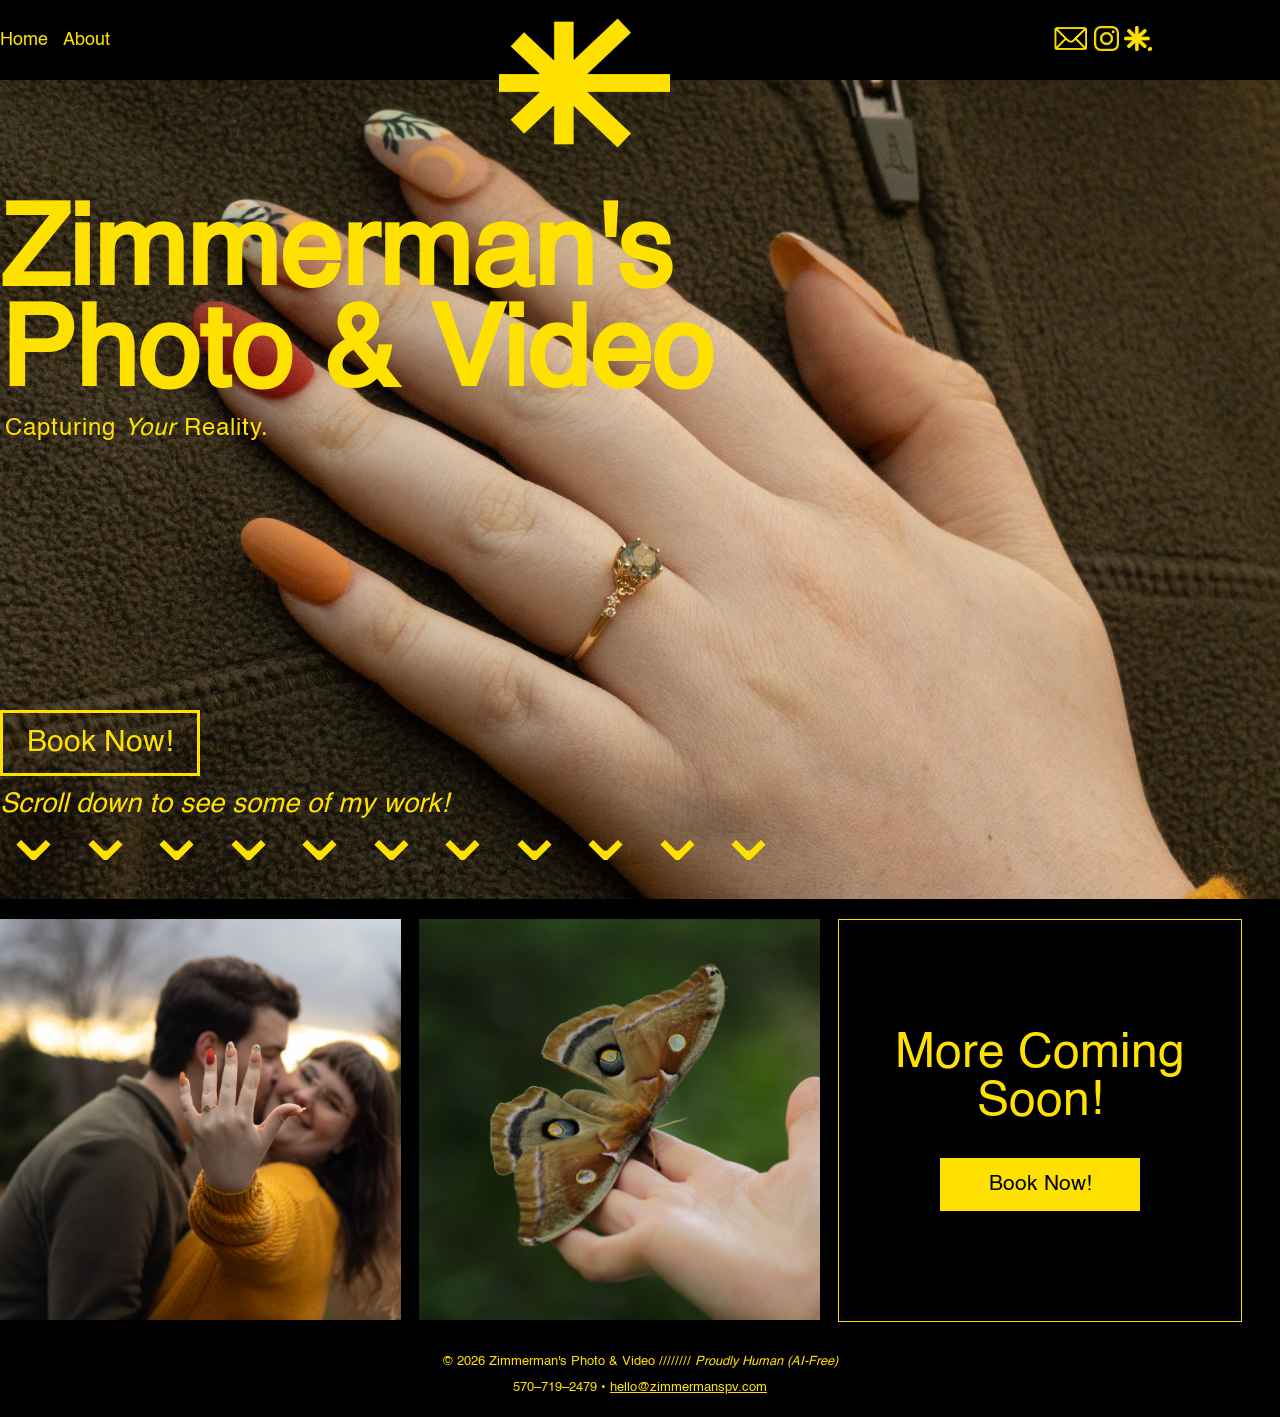
==== index.html @ 2c4aede8 "Added Phone to Footer" ====
<!DOCTYPE html>
<html lang="en">
    <head>
        <meta charset="UTF-8" />
        <title>Zimmerman's Photo + Video</title>
        <link rel="stylesheet" href="styles.css" />
        <meta name="viewport" content="width=device-width, initial-scale=1.0">
        
        <script src="script.js"></script>

        <script>

            // Source - https://stackoverflow.com/a/67286780
            // Posted by connexo, modified by community. See post 'Timeline' for change history
            // Retrieved 2026-09-23, License - CC BY-SA 4.0
//
//            var r = document.querySelector(':root');
//            var rs = getComputedStyle(r);
//
//            if (window.projectNamespace.colors.state) {
//                r.style.setProperty('--primary-bg-color', 'black');
//                r.style.setProperty('--primary-color', '#ffe100');
//                document.getElementById("email").src="socials/mail.png";
//                document.getElementById("insta").src="socials/insta.png";
//                document.getElementById("personal").src="socials/website-logo.png";
//                document.getElementById("logo").src="logo.png";
//
//                // Source - https://stackoverflow.com/a/1358815
//                  Posted by Gregoire, modified by community. See post 'Timeline' for change history
//                  Retrieved 2026-09-23, License - CC BY-SA 4.0

//                document.getElementById("light-dark").textContent="Light Mode";
//                } else {
//                r.style.setProperty('--primary-bg-color', '#ffe100');
//                r.style.setProperty('--primary-color', 'black');
//                document.getElementById("email").src="socials/mail-b.png";
//                document.getElementById("insta").src="socials/insta-b.png";
//                document.getElementById("personal").src="socials/website-logo-b.png";
//                document.getElementById("logo").src="logo-b.png";
//                document.getElementById("light-dark").textContent="Dark Mode";
//            }

        </script>

    </head>
    <body oncontextmenu="return false;">
        
        
        <header style="height: 100%;">
            
            <nav>
                <a href="index.html">Home</a>
                <a href="about.html">About</a>
                
                <a class="header-logo" href="index.html">
                    <img class="logo" id="logo" src="logo.png">
                </a>
                
                <div class="nav-socials">
                    <a href="mailto:hello@zimmermanspv.com" target="_blank">
                        <img id="email" src="socials/mail.png" height="25" style="transform: scale(1.3); padding-right:5px;">
                    </a>

                    <a href="https://instagram.com/zimmermans.pv/" target="_blank">
                        <img id="insta" src="socials/insta.png" height="25">
                    </a>
                
                
                    <a href="https://jacobz.xyz/" target="_blank">
                        <img id="personal" src="socials/website-logo.png" height="25px">
                    </a>
                </div>
            </nav>
        
            <div class="masthead-main">
                <div class="masthead-title-desc">
                    <h1 class="masthead-title">Zimmerman's<br>Photo &amp; Video</h1>
                    <h2 class="masthead-tagline">Capturing <em>Your</em> Reality.</h2>
                    <form type="submit" action="mailto:hello@zimmermanspv.com" style="opacity:1 !important;">
                        <input class="masthead-button" type="submit" value="Book Now!" />
                    </form>
                    <h2 class="masthead-desc-scroll">Scroll down to see some of my work&#33;</h2>
                    <a class="masthead-scroll" href="#content-start">⌄⌄⌄⌄⌄⌄⌄⌄⌄⌄⌄</a>
            
            
            
                </div>
            </div>
            
        </header>
        
        <div id="content-start" class="pages">
            <div class="page">
                <div class="pages-page-hover">
                    <a href="ethan-savanah.html">
                        <img class="img" src="images/_MG_8278.JPEG">
                    </a>
                    <a href="ethan-savanah.html">
                        <h1 class="img-hover">Ethan &amp; Savanah's Engagement</h1>
                        <h2 class="img-hover">2025</h2>
                    </a>
                </div>
            </div>
            <div class="page">
                <div class="pages-page-hover">
                    <a href="fun.html">
                        <img class="img" src="images/IMG_0894.JPEG">
                    </a>
                    <a class="pages-page-hover-a" href="fun.html">
                        <h1 class="img-hover">Just For Fun</h1>
                        <h2 class="img-hover">Check them out!</h2>
                    </a>
                </div>
            </div>
            <div class="page page-end">
                <h1 class="img-hover" style="opacity:1 !important;">More Coming Soon!</h1>
                <form type="submit" action="mailto:hello@zimmermanspv.com" style="opacity:1 !important;">
                    <input class="button" type="submit" value="Book Now!" />
                </form>
            </div>
            
        
        
        
        </div>
        
        <footer>
            <p>© 2026 Zimmerman's Photo &amp; Video //////// <em>Proudly Human (AI-Free)</em>
                <!--\\\\\\\\\\\\\ <a id="light-dark" onclick="myFunction_set()">Light Mode</a>-->
            </p>
            <p>570–719–2479 • <a href="mailto:hello@zimmermanspv.com">hello@zimmermanspv.com</a></p>
        </footer>
    
    
    
    
    
    
    

    </body>
</html>
---- styles.css ----
@font-face {
    font-family: "Helvetica";
    src: 
        url("fonts/Helvetica.woff") format("woff"),
        url("fonts/Helvetica-Bold.woff") format("woff"),
        url("fonts/Helvetica-BoldOblique.woff") format("woff"),
        url("fonts/helvetica-compressed-5871d14b6903a") format("woff"),
        url("fonts/helvetica-light-587ebe5a59211") format("woff"),
        url("fonts/Helvetica-Oblique") format("woff"),
        url("helvetica-rounded-bold-5871d05ead8de") format("woff");
    font-weight: normal;
    font-style: normal;
    font-display: swap;
}

:root {
    --primary-bg-color: black;
    --primary-color: #ffe100;
    --const-primary-bg-color: black;
    --const-primary-color: #ffe100;
}

html, body {
    font-family: "helvetica";
    background-color: var(--primary-bg-color);
    width: 100%;
    margin: 0;
    scroll-behavior: smooth;
}

body {
    transition: opacity 1.5s ease-in-out;
    opacity: 0;
}

body.loaded {
    opacity: 1;
}

header {
    width: 100%;
    justify-items: center;
}

nav {
    width: 90vw;
    align-items: center;
    gap: 15px;
    height: 80px;
    display: flex;
    font-weight: 100;
}

nav a {
    text-decoration: none;
}

.nav-socials {
    display: inline-block;
}

.masthead-main {
    height: 91vh;
    width: 100%;
    background-image: url(images/2.jpg);
    background-size: cover;
    align-content: center;
    background-position-y: 55%;
    justify-items: center;
}

.masthead {
    height: 50vh;
    width: 100%;
    background-size: cover;
    align-content: center;
    background-position-y: 55%;
    background-position-x: center;
}

.masthead h1, .masthead h2, .masthead h3 {
    justify-self: center;
}


.masthead-desc {
    font-family: "helvetica";
    color: var(--primary-color);
    font-weight: 300;
    font-size: 1.7em;
    font-style: oblique;
    margin: 0;
    padding-top: 15px;
}

.masthead-desc-scroll {
    font-family: "helvetica";
    color: var(--primary-color);
    font-weight: 300;
    font-size: 1.7em;
    font-style: oblique;
    margin: 0;
    padding-top: 15px;
}

.masthead-desc-sub {
    font-family: "helvetica";
    color: var(--primary-color);
    margin-top: 5px;
    font-weight: 100;
}

.masthead-scroll {
    font-family: "helvetica";
    font-weight: 100;
    letter-spacing: 4.5px;
    font-size: 5em;
    line-height: 0.5;
    text-decoration: none;
}


.masthead-title {
    font-family: "helvetica";
    color: var(--const-primary-color);
    font-size: 7em;
    margin-top: 10vh;
    margin-bottom: 0;
    line-height: .9em;
    /*
    text-shadow:
        -2px -2px 0 black,
        2px -2px 0 black,
        -2px 2px 0 black,
        2px 2px 0 black;
        */
}

.masthead-tagline {
    color: var(--const-primary-color);
    font-weight: 100;
    letter-spacing: 1px;
    margin: 0;
    padding-top: 10px;
    padding-left: 5px;
}

.masthead-desc-sub a {
    padding-left: 0;
}

header a {
    font-family: "helvetica";
    color: var(--primary-color);
    font-size: 1.1em;
}


.header-social-hover {
    padding-left: 10px;
    position: relative;
    display: inline-block;
}

.header-social-hover img {
    position: absolute;
    margin-top: -21px;
}

.header-social-hover .img-hover {
    opacity: 0;
    transition: opacity 0.3s ease-in-out;
}

.header-social-hover:hover .img-hover {
    opacity: 1;
}

.pages-page-hover {
    position:relative;
    width: 100%;
    height: 100%;
}

.pages-page-hover a {
    position: absolute;
    height: 97%;
    align-content:flex-end;
    width: 100%;
}

.pages-page-hover .img {
    opacity: 1;
}

.pages-page-hover .img-hover {
    margin: 0;
    opacity: 0;
}

.pages-page-hover:hover .img {
    opacity: .5;
    border: 1px solid var(--primary-color);
}

.pages-page-hover:hover .img-hover {
    opacity: 1;
}





.header-logo {
    margin-left: auto;
    margin-right: auto;
    text-align: center;
    margin-top: 89px;
}

.pages {
    width: 97%;
    justify-self: center;
    margin-top: 20px;
    display: flex;
    flex-wrap: wrap;
    gap: 18px;
}

.page {
    flex: 1;
    min-width: 0;
    flex-basis: calc((100% / 3) - (18px * 3 / 4)); 
    aspect-ratio: 1 / 1;
}



.page a {
    text-decoration: none;
}

.page h1 {
    color: var(--primary-color);
    font-weight: 100;
    font-size: 3em;
    line-height: 1em;
}

.page h2 {
    color: var(--primary-color);
    font-weight: 100;
    font-style: oblique;
    font-size: 1em;
    padding-top: 10px;
}

.page img {
    margin: 0;
    width: 100%;
    aspect-ratio: 1 / 1;
    object-fit: cover;
}

.page-end {
    border: solid 1px var(--primary-color);
    color: var(--primary-color);
    align-content: center;
    text-align: center;
}

.page-end h1 {
    padding: 0;
    margin-top: 0;
}

.button {
    width: 200px;
    padding: 15px;
    font-family: "helvetica";
    font-size: 1.3em;
    font-weight: 100;
    background-color: var(--primary-color);
    color: var(--primary-bg-color);
    border: 1px solid var(--primary-color);
}

.button:hover {
    cursor: pointer;
}

.masthead-button {
    width: 200px;
    padding: 15px;
    font-family: "helvetica";
    font-size: 1.9em;
    font-weight: 100;
    /*font-style: oblique;*/
    background: none;
    color: var(--const-primary-color);
    border: 3px solid var(--const-primary-color);
    margin-top: 21%;
}

.masthead-button:hover {
    cursor: pointer;
}


.pictures {
    width: 97%;
    justify-self: center;
    margin-top: 20px;
    display: flex;
    flex-wrap: wrap;
    gap: 18px;
}

.pictures div {
    flex-basis: calc((100% / 3) - (18px * 3 / 4));
    min-width: 0;
}

.pictures div img {
    width: 100%;
    height: auto;
}

.logo {
    height: 130px;
}


footer {
    display: table;
    text-align: center;
    margin-left: auto;
    margin-right: auto;
    color: var(--primary-color);
    font-size: .8em;
    margin-top: 20px;
    margin-bottom: 10px;
}

footer a {
    color: ffe100;
    text-decoration: underline;
}

footer a:any-link {
    color: var(--primary-color);
}

.about-body {
    margin-top: 20px;
    color: var(--primary-color);
    width: 90%;
    justify-self: center;
    display: flex;
    gap: 50px;
    flex-wrap: wrap;
}

.about-body-module {
    flex: 1;
}

.about-body-module-text {
    max-width: 550px;
}

.about-body-module img {
    width: 100%;
    border: solid 2px var(--primary-color);
    min-width: 350px;
}

.about-body h1 {
    margin-top: 20px;
}

.about-body p {
    line-height: 1.3em;
}

.pages-page-hover a {
    text-align: center;
    align-content: center;
}


@media only screen and (max-width: 768px) {
    
    html, body {
        font-family: "helvetica";
        background-color: var(--primary-bg-color);
        width: 100vw;
        margin: 0;
        padding: 0;
        overscroll-behavior: none;
    }
    
    
    
    
    .masthead-main {
        height: 49vh;
        width: 100%;
        background-image: url(images/masthead.png);
        background-size: cover;
        background-position-y: 90%;
    }
    
    .masthead-title {
        font-size: 3em;
        margin-left: 30px;
    }
    
    .masthead-tagline {
        margin-left: 25px;
        font-size: 1.3em;
    }

    .masthead-desc {
        font-size: 1em;
        margin-left: 30px;
    }
    
    .masthead-desc-scroll {
        display: none;
    }
    
    .masthead-desc-sub {
        font-size: .8em;
        margin-left: 30px;
    }
    
    
    
    .page h1 {
        color: var(--primary-color);
        font-weight: 100;
        font-size: 1em;
        padding: 0;
        text-align: center;
    }

    .page h2 {
        color: var(--primary-color);
        font-weight: 100;
        font-style: oblique;
        font-size: .8em;
        padding: 0;
        justify-self: center;
    }
    
    .masthead-scroll {
        display: none;
    }
    
    .logo {
        height: 70px;
    }
    
    .nav-socials a img {
        height: 20px;
    }

    .header-logo {
        text-align: center;
        margin-top: 85px;
    }
    
    nav {
        width: 90%;
        margin-left: 5%;
        margin-right: 2%;
        height: 80px;
        font-weight: 100;
    }
    
    header {
        width: 100%;
    }
    
    .page-end {
        justify-items: center;
        align-content: center;
    }

    .button {
        width: 100px;
        padding: 10px;
        font-family: "helvetica";
        font-size: 1em;
        font-weight: 100;
        background-color: var(--primary-color);
        color: var(--primary-bg-color);
    }
    
    .masthead-button {
        margin-left: 30px;
    }
    
    footer {
        margin-top: 5px;
        margin-bottom: 0;
    }
    
    .masthead-desc-sub a {
        padding-left: 0;
    }
    
    .about-body-module-text {
        max-width: 2000px;
    }
    
}
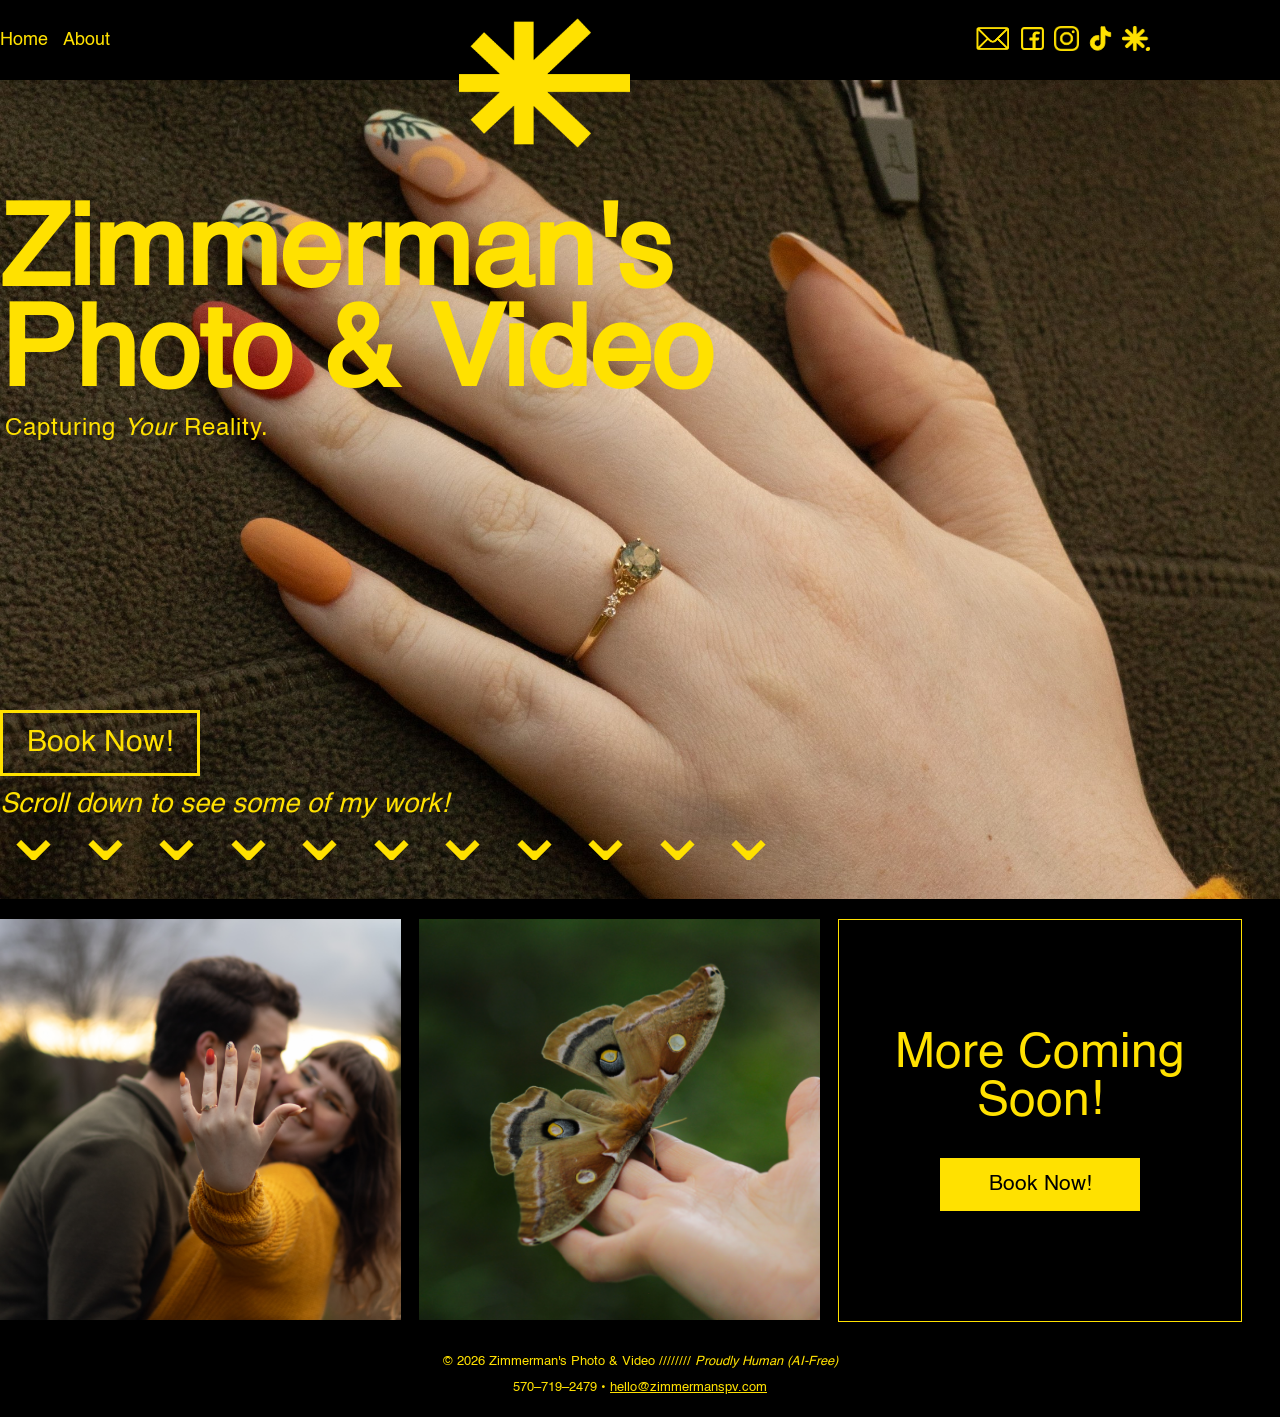
==== commit 8d80d32e: "added more socials" ====
--- a/index.html
+++ b/index.html
@@ -2,8 +2,9 @@
 <html lang="en">
     <head>
         <meta charset="UTF-8" />
-        <title>Zimmerman's Photo + Video</title>
+        <title>Zimmerman's Photo &amp; Video</title>
         <link rel="stylesheet" href="styles.css" />
+        <link rel="icon" type="image/x-icon" href="favicon.ico">
         <meta name="viewport" content="width=device-width, initial-scale=1.0">
         
         <script src="script.js"></script>
@@ -58,16 +59,24 @@
                 
                 <div class="nav-socials">
                     <a href="mailto:hello@zimmermanspv.com" target="_blank">
-                        <img id="email" src="socials/mail.png" height="25" style="transform: scale(1.3); padding-right:5px;">
+                        <img src="socials/mail.png" height="25" style="transform: scale(1.3); padding-right:5px;">
+                    </a>
+
+
+                    <a href="https://www.facebook.com/zimmermans.pv" target="_blank">
+                        <img src="socials/facebook.svg" height="25">
                     </a>
 
                     <a href="https://instagram.com/zimmermans.pv/" target="_blank">
-                        <img id="insta" src="socials/insta.png" height="25">
+                        <img src="socials/insta.png" height="25">
                     </a>
                 
+                    <a href="https://tiktok.com/@zimmermans.pv" target="_blank">
+                        <img src="socials/tiktok.svg" height="25px">
+                    </a>
                 
                     <a href="https://jacobz.xyz/" target="_blank">
-                        <img id="personal" src="socials/website-logo.png" height="25px">
+                        <img src="socials/website-logo.png" height="25px">
                     </a>
                 </div>
             </nav>
--- a/styles.css
+++ b/styles.css
@@ -59,6 +59,10 @@
     display: inline-block;
 }
 
+.nav-socials a {
+    padding:2px;
+}
+
 .masthead-main {
     height: 91vh;
     width: 100%;
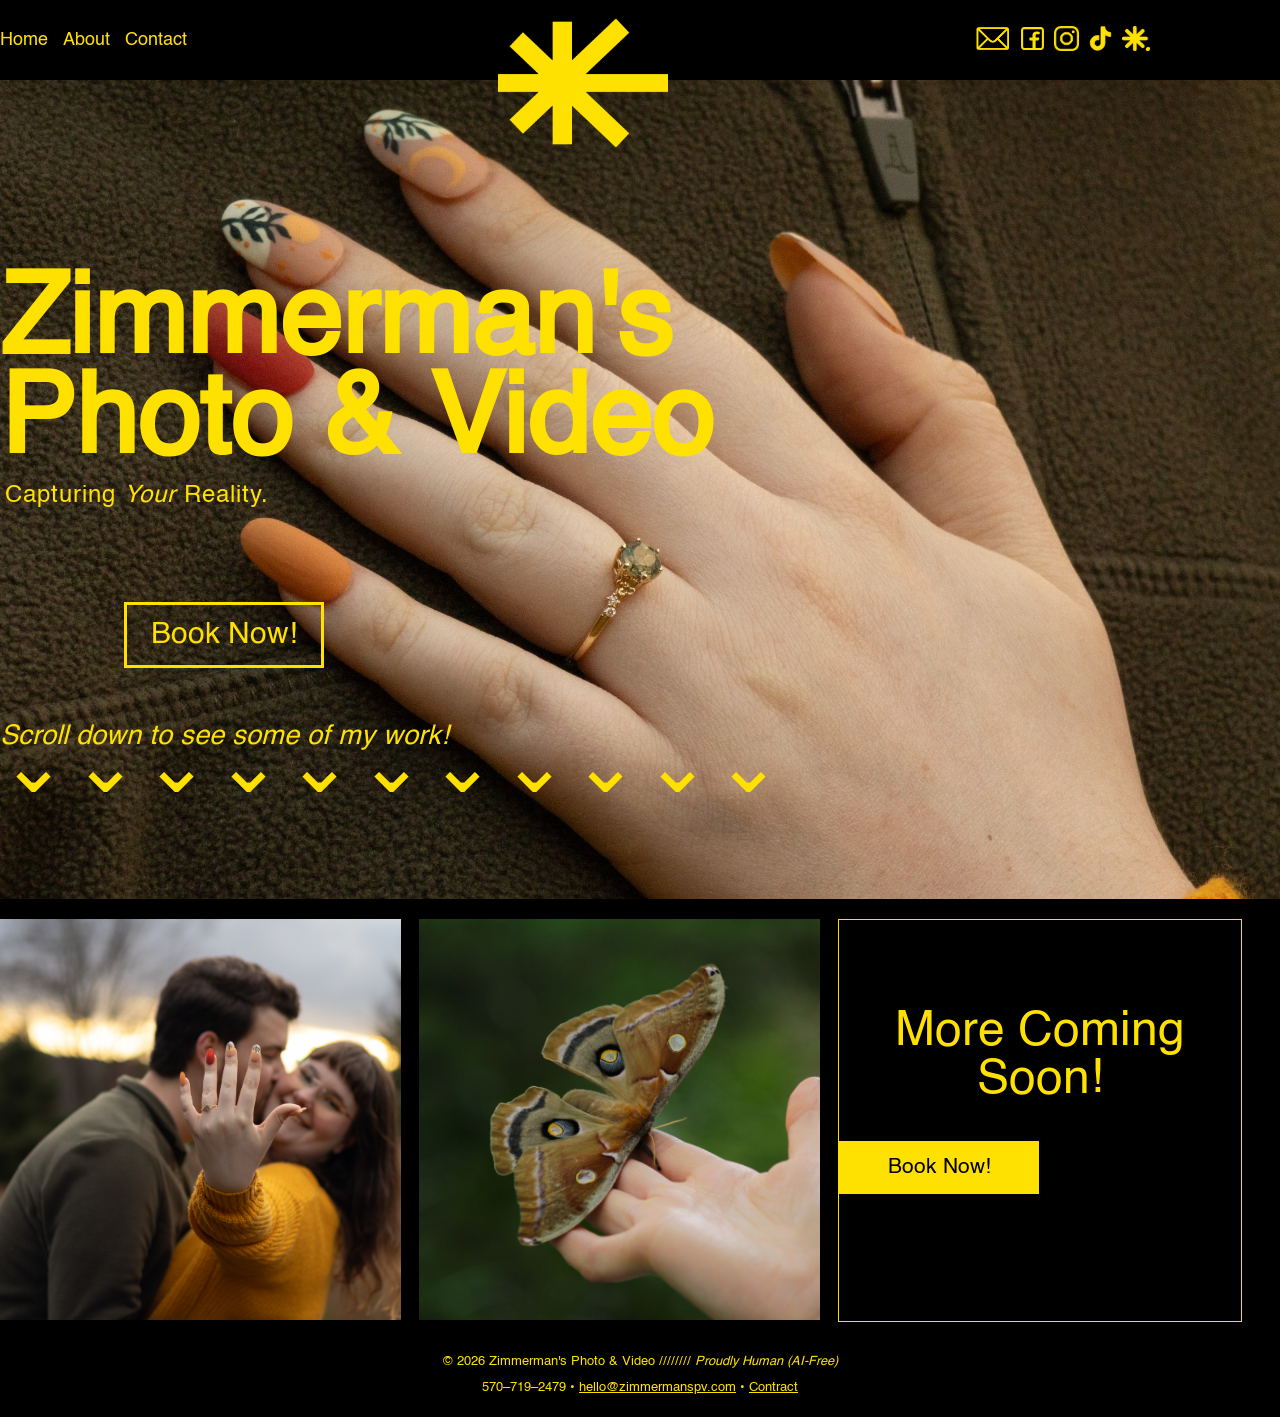
==== commit 581c1824: "added contract" ====
--- a/index.html
+++ b/index.html
@@ -52,6 +52,7 @@
             <nav>
                 <a href="index.html">Home</a>
                 <a href="about.html">About</a>
+                <a href="contact.html">Contact</a>
                 
                 <a class="header-logo" href="index.html">
                     <img class="logo" id="logo" src="logo.png">
@@ -110,6 +111,19 @@
                     </a>
                 </div>
             </div>
+            <!--
+            <div class="page">
+                <div class="pages-page-hover">
+                    <a href="darian-maternity.html">
+                        <img class="img" src="images/_MG_8278.JPEG">
+                    </a>
+                    <a href="ethan-savanah.html">
+                        <h1 class="img-hover">Darian's Maternity</h1>
+                        <h2 class="img-hover">2026</h2>
+                    </a>
+                </div>
+            </div>
+            -->
             <div class="page">
                 <div class="pages-page-hover">
                     <a href="fun.html">
@@ -137,7 +151,7 @@
             <p>© 2026 Zimmerman's Photo &amp; Video //////// <em>Proudly Human (AI-Free)</em>
                 <!--\\\\\\\\\\\\\ <a id="light-dark" onclick="myFunction_set()">Light Mode</a>-->
             </p>
-            <p>570–719–2479 • <a href="mailto:hello@zimmermanspv.com">hello@zimmermanspv.com</a></p>
+            <p>570–719–2479 • <a href="mailto:hello@zimmermanspv.com">hello@zimmermanspv.com</a> • <a href="contract.pdf" target="_blank">Contract</a></p>
         </footer>
     
     
--- a/styles.css
+++ b/styles.css
@@ -392,6 +392,42 @@
     align-content: center;
 }
 
+form {
+    color: #ffe100;
+    justify-self: center;
+    text-align: center;
+    margin-bottom: 30px;
+    width:35%;
+}
+
+form input {
+    margin-bottom: 10px;
+    margin-top: 5px;
+    width: 100%;
+}
+
+form textarea {
+    margin-top: 5px;
+    margin-bottom: 10px;
+}
+
+form button {
+    width: 100px;
+    padding: 5px;
+    font-family: "helvetica";
+    font-size: 1.3em;
+    font-weight: 100;
+    background-color: var(--primary-bg-color);
+    color: var(--primary-color);
+    border: 2px solid var(--primary-color);
+}
+
+form button:hover {
+    cursor: pointer;
+}
+
+
+
 
 @media only screen and (max-width: 768px) {
     
@@ -476,11 +512,12 @@
     }
     
     nav {
-        width: 90%;
-        margin-left: 5%;
-        margin-right: 2%;
+        width: 98%;
+        margin-left: 1%;
+        margin-right: 1%;
         height: 80px;
         font-weight: 100;
+        gap: 5px;
     }
     
     header {
@@ -519,7 +556,18 @@
         max-width: 2000px;
     }
     
-}
-
-
-
+    form {
+        width: 80%;
+    }
+
+    .google-form {
+        width:100%;
+        height: 1500px;
+    }
+
+}
+
+
+
+
+
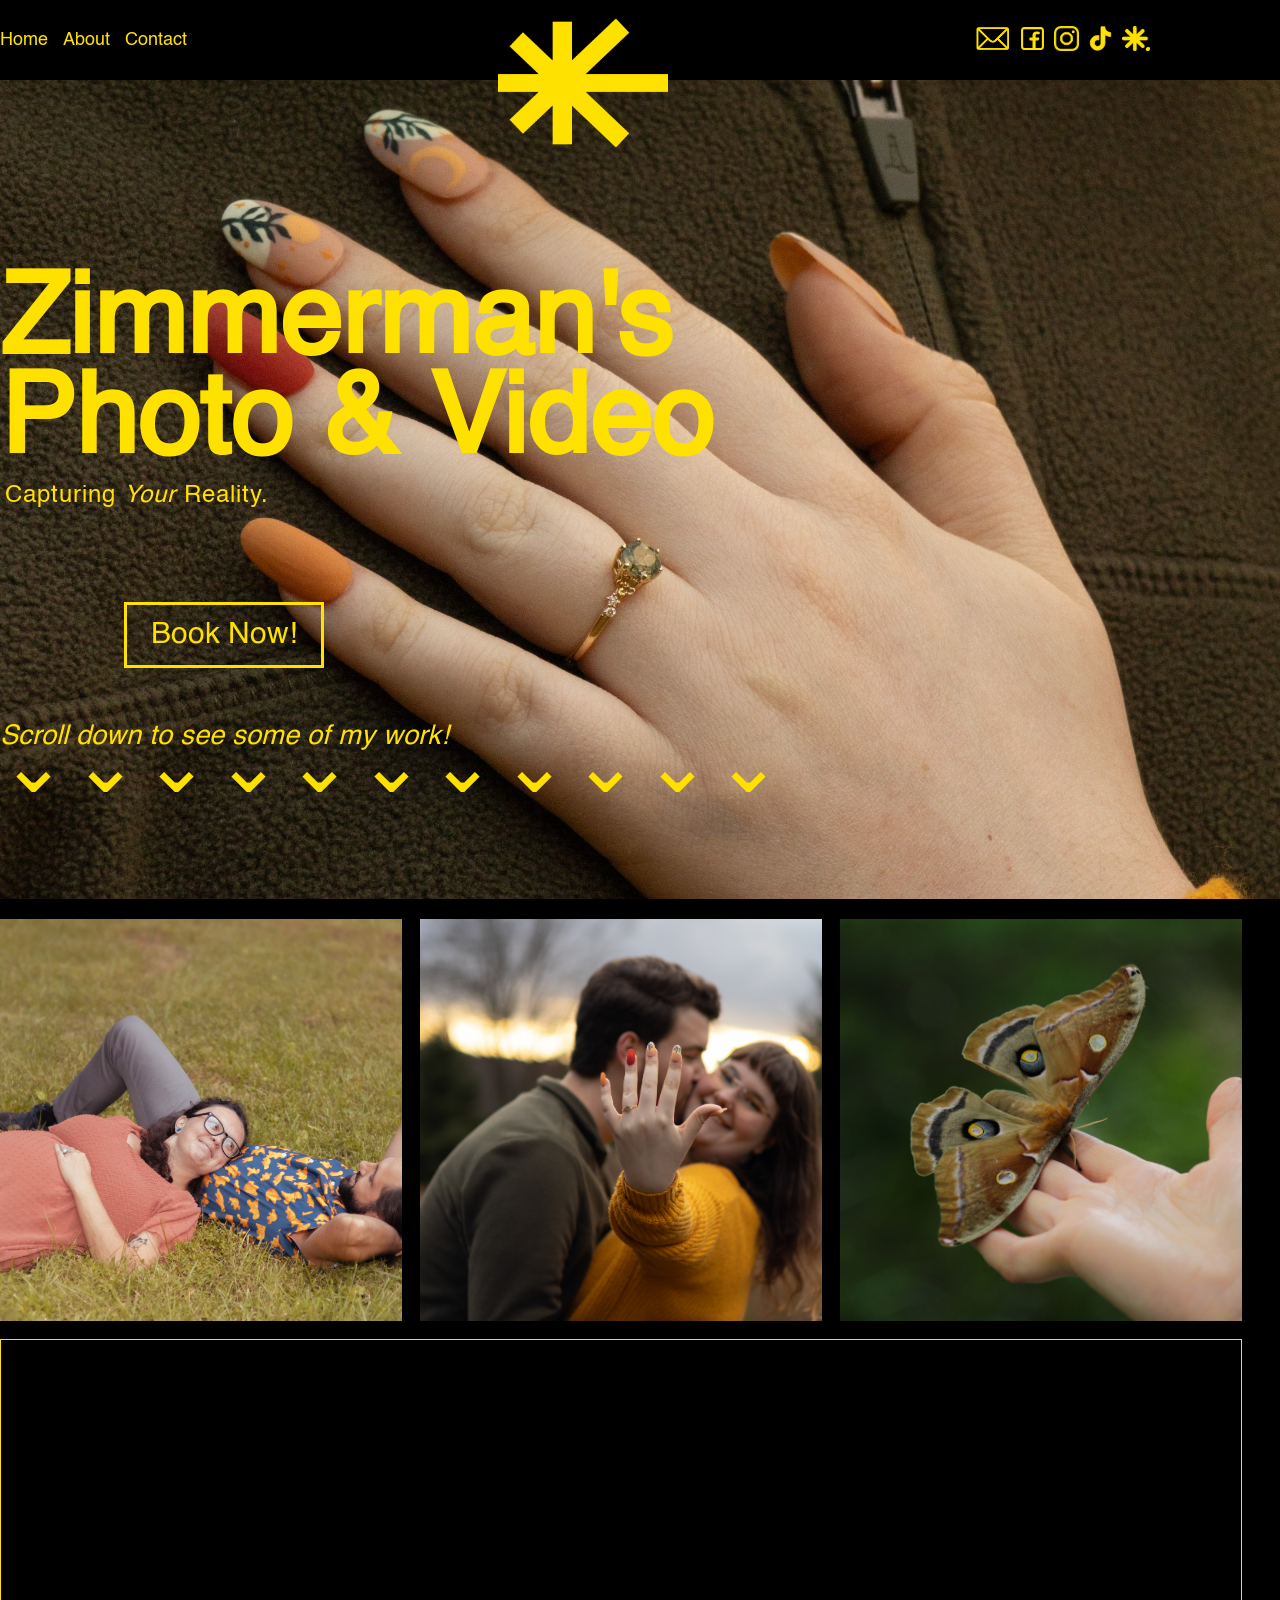
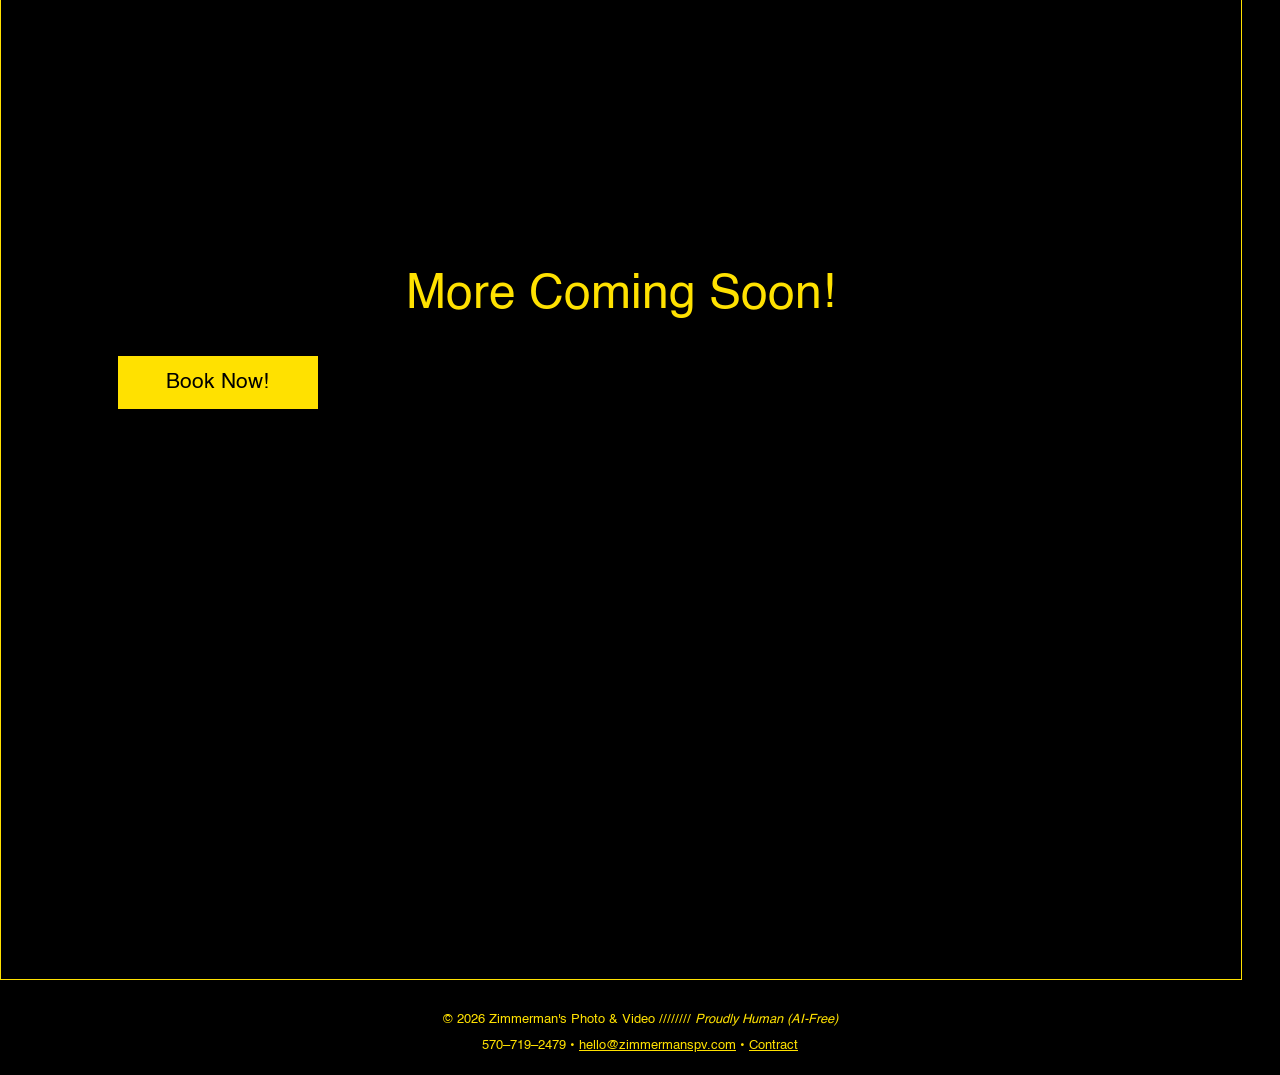
==== commit 67300a5c: "added darians pics" ====
--- a/index.html
+++ b/index.html
@@ -100,6 +100,19 @@
         </header>
         
         <div id="content-start" class="pages">
+
+            <div class="page">
+                <div class="pages-page-hover">
+                    <a href="darian.html">
+                        <img class="img" src="images/darian/11.jpg">
+                    </a>
+                    <a href="ethan-savanah.html">
+                        <h1 class="img-hover">Darian's Maternity</h1>
+                        <h2 class="img-hover">2026</h2>
+                    </a>
+                </div>
+            </div>
+
             <div class="page">
                 <div class="pages-page-hover">
                     <a href="ethan-savanah.html">
@@ -111,19 +124,7 @@
                     </a>
                 </div>
             </div>
-            <!--
-            <div class="page">
-                <div class="pages-page-hover">
-                    <a href="darian-maternity.html">
-                        <img class="img" src="images/_MG_8278.JPEG">
-                    </a>
-                    <a href="ethan-savanah.html">
-                        <h1 class="img-hover">Darian's Maternity</h1>
-                        <h2 class="img-hover">2026</h2>
-                    </a>
-                </div>
-            </div>
-            -->
+
             <div class="page">
                 <div class="pages-page-hover">
                     <a href="fun.html">
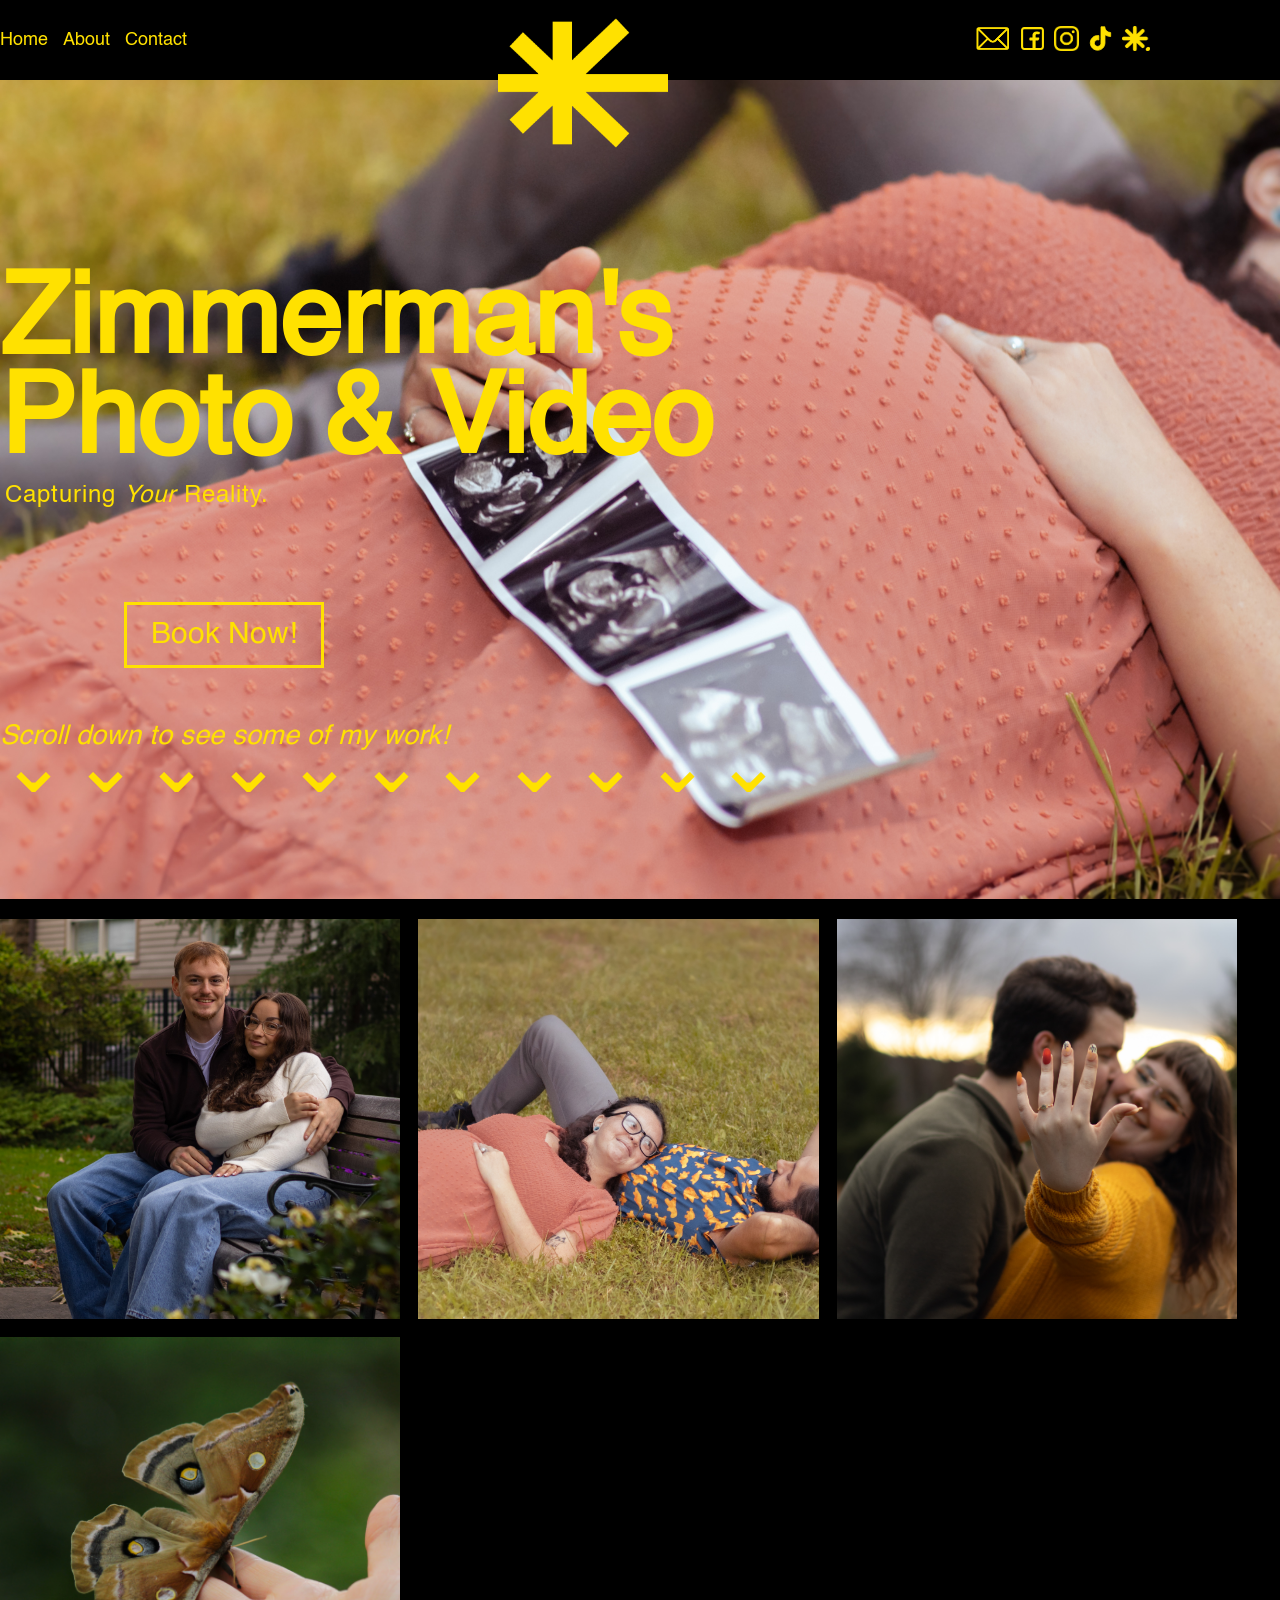
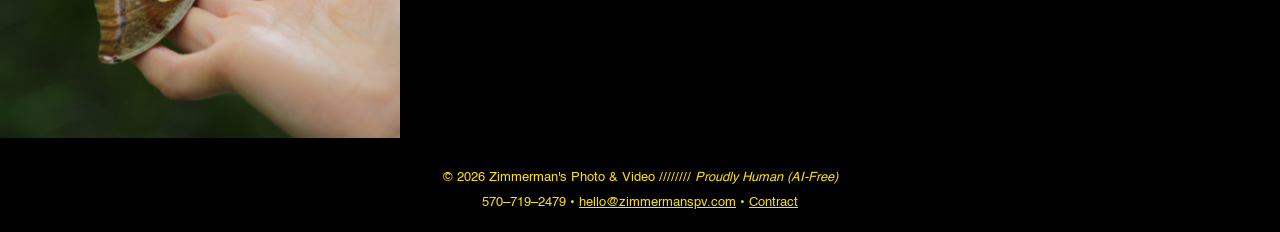
==== commit ad2d234a: "added lydias pictures" ====
--- a/index.html
+++ b/index.html
@@ -40,6 +40,20 @@
 //                document.getElementById("logo").src="logo-b.png";
 //                document.getElementById("light-dark").textContent="Dark Mode";
 //            }
+
+        var images = [
+            "images/lydia/12.jpg",
+            "images/2.jpg",
+            "images/fun/7.jpg",
+            "images/fun/2.jpg",
+            "images/darian/1.jpg"
+        ];
+
+        function loadRandomImage() {
+            document.getElementsByClassName("masthead-main")[0].style.backgroundImage = "url(" + images[Math.floor(Math.random() * images.length)] + ")";
+        }
+
+        window.onload = loadRandomImage;
 
         </script>
 
@@ -103,10 +117,22 @@
 
             <div class="page">
                 <div class="pages-page-hover">
+                    <a href="lydia.html">
+                        <img class="img" src="images/lydia/16.jpg">
+                    </a>
+                    <a href="lydia.html">
+                        <h1 class="img-hover">Lydia &amp; Joey's Couple Photos</h1>
+                        <h2 class="img-hover">2026</h2>
+                    </a>
+                </div>
+            </div>
+
+            <div class="page">
+                <div class="pages-page-hover">
                     <a href="darian.html">
                         <img class="img" src="images/darian/11.jpg">
                     </a>
-                    <a href="ethan-savanah.html">
+                    <a href="darian.html">
                         <h1 class="img-hover">Darian's Maternity</h1>
                         <h2 class="img-hover">2026</h2>
                     </a>
@@ -136,12 +162,14 @@
                     </a>
                 </div>
             </div>
+            <!--
             <div class="page page-end">
                 <h1 class="img-hover" style="opacity:1 !important;">More Coming Soon!</h1>
                 <form type="submit" action="mailto:hello@zimmermanspv.com" style="opacity:1 !important;">
                     <input class="button" type="submit" value="Book Now!" />
                 </form>
             </div>
+            -->
             
         
         
@@ -166,3 +194,4 @@
 </html>
 
 
+
--- a/styles.css
+++ b/styles.css
@@ -232,7 +232,7 @@
 }
 
 .page {
-    flex: 1;
+    flex: 0;
     min-width: 0;
     flex-basis: calc((100% / 3) - (18px * 3 / 4)); 
     aspect-ratio: 1 / 1;
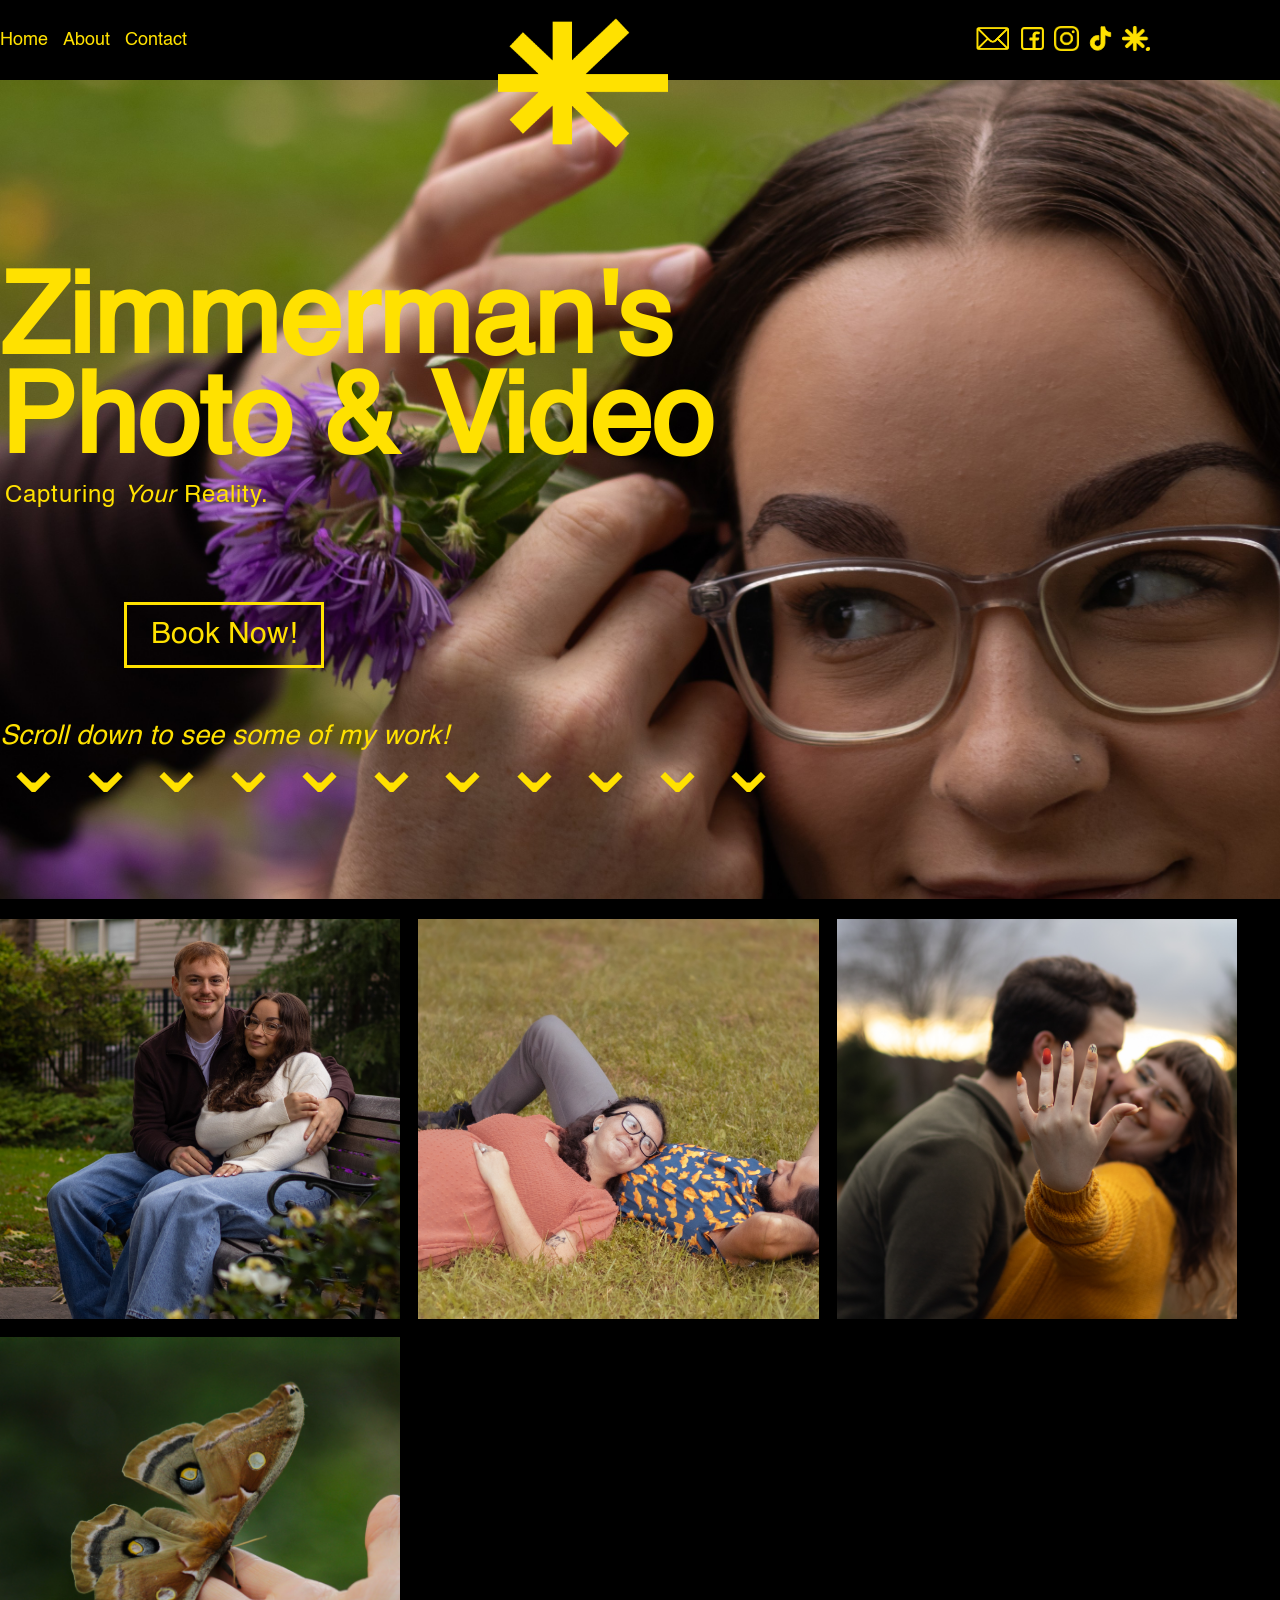
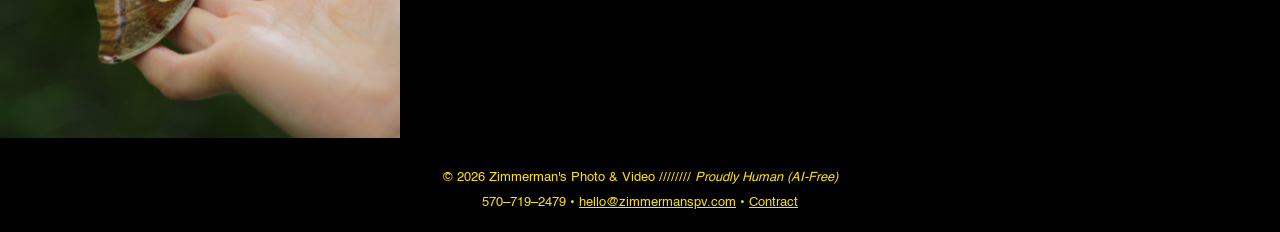
==== commit 800d7c41: "book now button fix" ====
--- a/index.html
+++ b/index.html
@@ -100,7 +100,7 @@
                 <div class="masthead-title-desc">
                     <h1 class="masthead-title">Zimmerman's<br>Photo &amp; Video</h1>
                     <h2 class="masthead-tagline">Capturing <em>Your</em> Reality.</h2>
-                    <form type="submit" action="mailto:hello@zimmermanspv.com" style="opacity:1 !important;">
+                    <form type="submit" action="contact.html" style="opacity:1 !important;">
                         <input class="masthead-button" type="submit" value="Book Now!" />
                     </form>
                     <h2 class="masthead-desc-scroll">Scroll down to see some of my work&#33;</h2>
@@ -195,3 +195,4 @@
 
 
 
+
